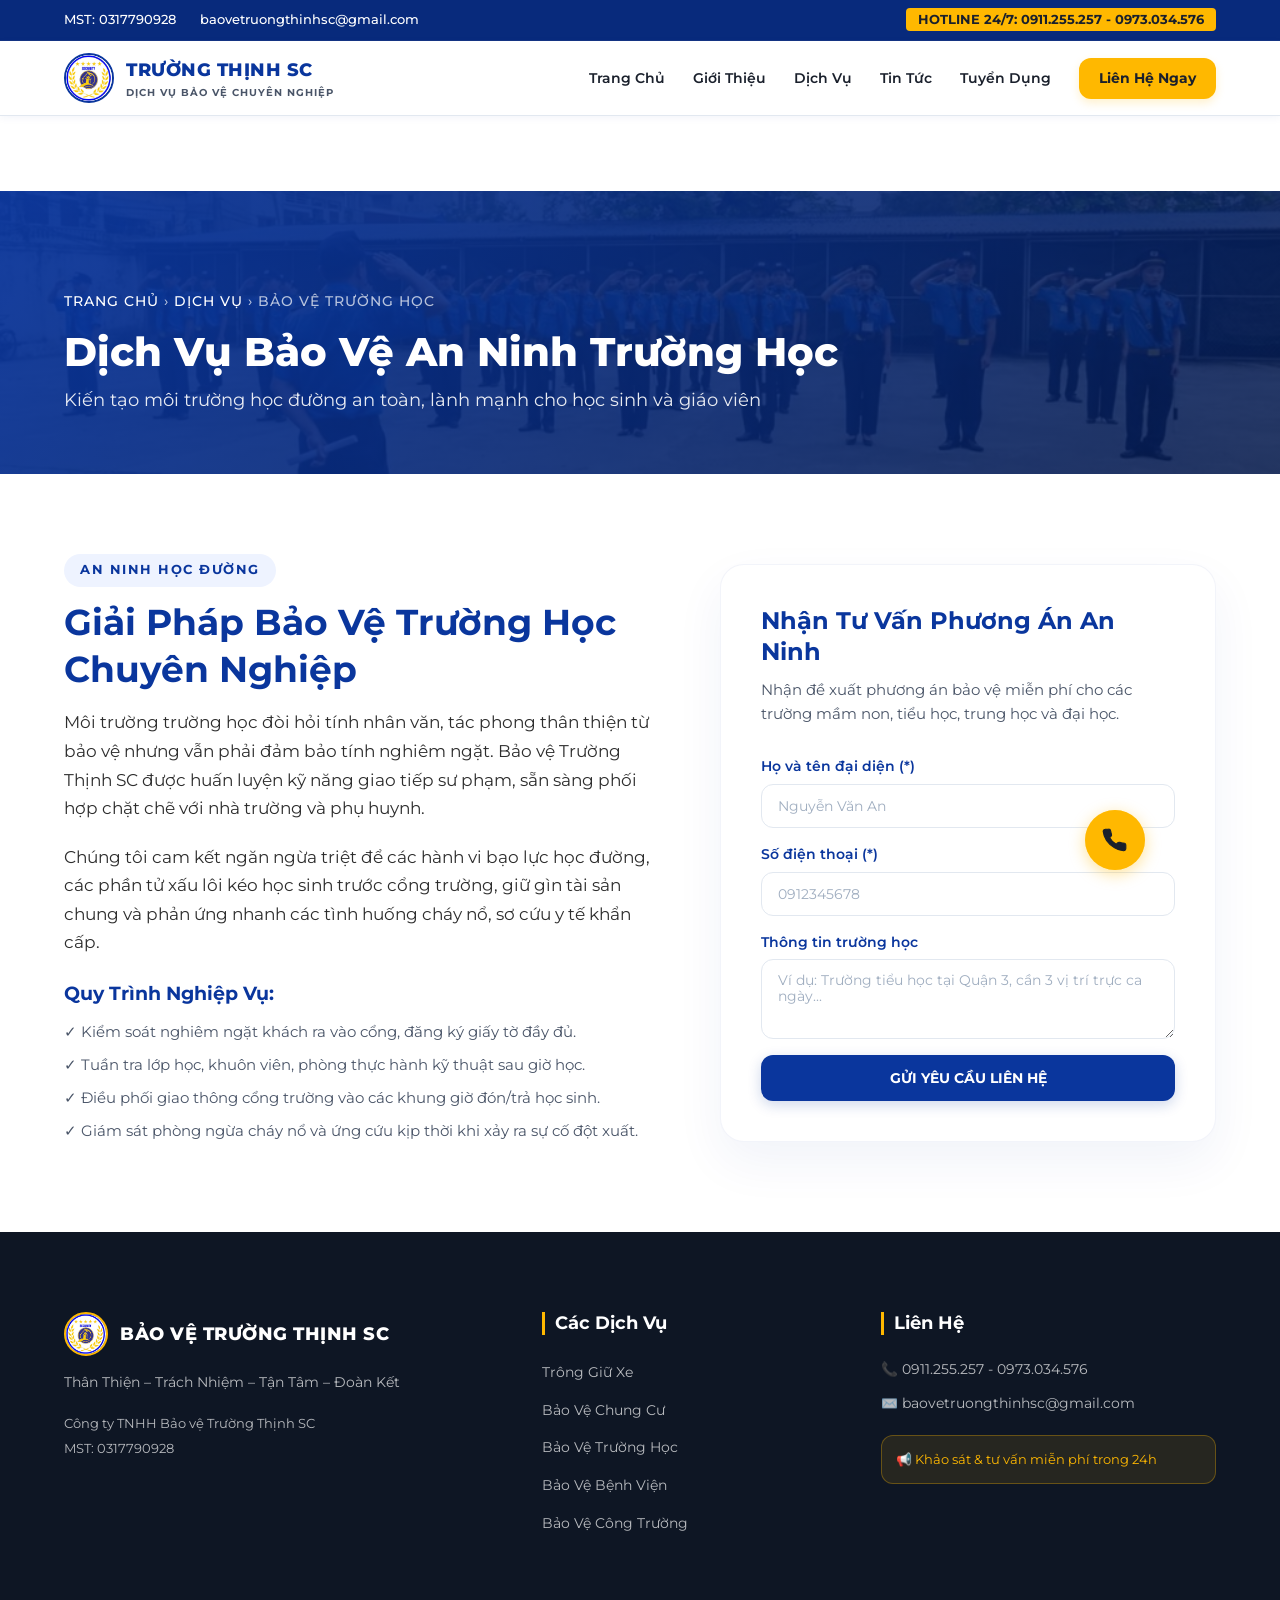
==== dich-vu-bao-ve-an-ninh-truong-hoc.html @ 5c1c1f95 "Initial commit of redesigned Truong Thinh SC website" ====
<!DOCTYPE html>
<html lang="vi">
<head>
    <meta charset="UTF-8">
    <meta name="viewport" content="width=device-width, initial-scale=1.0">
    <title>Dịch Vụ Bảo Vệ An Ninh Trường Học | Bảo Vệ Trường Thịnh SC</title>
    <meta name="description" content="Trường Thịnh SC cung cấp giải pháp bảo vệ an ninh học đường, kiểm soát vào ra cổng trường, ngăn chặn bạo lực học đường, mang lại sự an tâm tuyệt đối cho phụ huynh học sinh.">
    <link rel="preconnect" href="https://fonts.googleapis.com">
    <link rel="preconnect" href="https://fonts.gstatic.com" crossorigin>
    <link href="https://fonts.googleapis.com/css2?family=Montserrat:wght@300;400;500;600;700;800&display=swap" rel="stylesheet">
    <link rel="stylesheet" href="styles.css">
    <link rel="stylesheet" href="pages.css">
</head>
<body>
    <div class="top-info-bar">
        <div class="container top-info-container">
            <div class="top-info-left"><span>MST: 0317790928</span><span>baovetruongthinhsc@gmail.com</span></div>
            <div class="top-info-right"><span class="hotline-highlight">HOTLINE 24/7: 0911.255.257 - 0973.034.576</span></div>
        </div>
    </div>
    <header class="main-header" id="header">
        <div class="container header-container">
            <a href="index.html" class="logo">
                <img src="assets/logo.jpg" alt="Logo Trường Thịnh SC" class="logo-img">
                <div class="logo-text"><span class="brand-name">TRƯỜNG THỊNH SC</span><span class="brand-sub">DỊCH VỤ BẢO VỆ CHUYÊN NGHIỆP</span></div>
            </a>
            <nav class="nav-menu">
                <a href="index.html" class="nav-link">Trang Chủ</a>
                <a href="gioi-thieu.html" class="nav-link">Giới Thiệu</a>
                <a href="dich-vu.html" class="nav-link active">Dịch Vụ</a>
                <a href="tin-tuc.html" class="nav-link">Tin Tức</a>
                <a href="tuyen-dung.html" class="nav-link">Tuyển Dụng</a>
                <a href="lien-he.html" class="nav-btn">Liên Hệ Ngay</a>
            </nav>
            <button class="mobile-toggle" id="mobile-toggle-btn"><span></span><span></span><span></span></button>
        </div>
    </header>
    <div class="mobile-drawer" id="mobile-drawer">
        <nav class="mobile-nav">
            <a href="index.html" class="mobile-link">Trang Chủ</a>
            <a href="gioi-thieu.html" class="mobile-link">Giới Thiệu</a>
            <a href="dich-vu.html" class="mobile-link">Dịch Vụ</a>
            <a href="tin-tuc.html" class="mobile-link">Tin Tức</a>
            <a href="tuyen-dung.html" class="mobile-link">Tuyển Dụng</a>
            <a href="lien-he.html" class="mobile-btn">Liên Hệ Ngay</a>
        </nav>
    </div>

    <main>
        <div class="page-hero" style="background-image:url('assets/guards_courtyard.jpg')">
            <div class="page-hero-overlay"></div>
            <div class="container page-hero-content">
                <div class="breadcrumb"><a href="index.html">Trang Chủ</a> › <a href="dich-vu.html">Dịch Vụ</a> › Bảo vệ Trường Học</div>
                <h1>Dịch Vụ Bảo Vệ An Ninh Trường Học</h1>
                <p>Kiến tạo môi trường học đường an toàn, lành mạnh cho học sinh và giáo viên</p>
            </div>
        </div>

        <section class="section">
            <div class="container about-container">
                <div class="about-left">
                    <span class="section-tag">AN NINH HỌC ĐƯỜNG</span>
                    <h2 class="section-title">Giải Pháp Bảo Vệ Trường Học Chuyên Nghiệp</h2>
                    <p class="about-p">Môi trường trường học đòi hỏi tính nhân văn, tác phong thân thiện từ bảo vệ nhưng vẫn phải đảm bảo tính nghiêm ngặt. Bảo vệ Trường Thịnh SC được huấn luyện kỹ năng giao tiếp sư phạm, sẵn sàng phối hợp chặt chẽ với nhà trường và phụ huynh.</p>
                    <p class="about-p">Chúng tôi cam kết ngăn ngừa triệt để các hành vi bạo lực học đường, các phần tử xấu lôi kéo học sinh trước cổng trường, giữ gìn tài sản chung và phản ứng nhanh các tình huống cháy nổ, sơ cứu y tế khẩn cấp.</p>
                    
                    <h3 style="margin-top:25px;color:var(--color-primary);margin-bottom:15px;">Quy Trình Nghiệp Vụ:</h3>
                    <ul class="mv-list">
                        <li>✓ Kiểm soát nghiêm ngặt khách ra vào cổng, đăng ký giấy tờ đầy đủ.</li>
                        <li>✓ Tuần tra lớp học, khuôn viên, phòng thực hành kỹ thuật sau giờ học.</li>
                        <li>✓ Điều phối giao thông cổng trường vào các khung giờ đón/trả học sinh.</li>
                        <li>✓ Giám sát phòng ngừa cháy nổ và ứng cứu kịp thời khi xảy ra sự cố đột xuất.</li>
                    </ul>
                </div>
                <div class="about-right">
                    <div class="contact-form-card">
                        <h3>Nhận Tư Vấn Phương Án An Ninh</h3>
                        <p>Nhận đề xuất phương án bảo vệ miễn phí cho các trường mầm non, tiểu học, trung học và đại học.</p>
                        <form id="contact-form" action="lien-he.html" method="get">
                            <input type="hidden" name="service" value="truong-hoc">
                            <div class="form-group">
                                <label for="c-name">Họ và tên đại diện (*)</label>
                                <input type="text" id="c-name" required placeholder="Nguyễn Văn An">
                            </div>
                            <div class="form-group">
                                <label for="c-phone">Số điện thoại (*)</label>
                                <input type="tel" id="c-phone" required placeholder="0912345678">
                            </div>
                            <div class="form-group">
                                <label for="c-msg">Thông tin trường học</label>
                                <textarea id="c-msg" rows="3" placeholder="Ví dụ: Trường tiểu học tại Quận 3, cần 3 vị trí trực ca ngày..."></textarea>
                            </div>
                            <button type="submit" class="btn btn-submit-contact" style="width:100%;">GỬI YÊU CẦU LIÊN HỆ</button>
                        </form>
                    </div>
                </div>
            </div>
        </section>
    </main>

    <footer class="main-footer">
        <div class="container footer-container">
            <div class="footer-left">
                <div class="footer-brand"><img src="assets/logo.jpg" alt="Logo" class="footer-logo-img"><h4>BẢO VỆ TRƯỜNG THỊNH SC</h4></div>
                <p class="footer-desc">Thân Thiện – Trách Nhiệm – Tận Tâm – Đoàn Kết</p>
                <div class="footer-legal"><p>Công ty TNHH Bảo vệ Trường Thịnh SC</p><p>MST: 0317790928</p></div>
            </div>
            <div class="footer-center">
                <h4>Các Dịch Vụ</h4>
                <ul class="footer-links">
                    <li><a href="dich-vu-trong-giu-xe.html">Trông Giữ Xe</a></li>
                    <li><a href="dich-vu-bao-ve-an-ninh-toa-nha-chung-cu.html">Bảo Vệ Chung Cư</a></li>
                    <li><a href="dich-vu-bao-ve-an-ninh-truong-hoc.html">Bảo Vệ Trường Học</a></li>
                    <li><a href="dich-vu-bao-ve-benh-vien.html">Bảo Vệ Bệnh Viện</a></li>
                    <li><a href="dich-vu-bao-ve-cong-truong-xay-dung.html">Bảo Vệ Công Trường</a></li>
                </ul>
            </div>
            <div class="footer-right">
                <h4>Liên Hệ</h4>
                <p>📞 0911.255.257 - 0973.034.576</p>
                <p>✉️ baovetruongthinhsc@gmail.com</p>
                <div class="footer-alert-box">📢 Khảo sát & tư vấn miễn phí trong 24h</div>
            </div>
        </div>
    </footer>

    <a href="tel:0911255257" class="floating-hotline"><div class="phone-ring-wave"></div><div class="phone-icon-circle"><svg viewBox="0 0 24 24" fill="currentColor" class="floating-phone-svg"><path d="M22 16.92v3a2 2 0 0 1-2.18 2 19.79 19.79 0 0 1-8.63-3.07A19.5 19.5 0 0 1 4.13 12.5a19.79 19.79 0 0 1-3.07-8.67A2 2 0 0 1 3.04 2h3a2 2 0 0 1 2 1.72c.127.96.361 1.903.7 2.81a2 2 0 0 1-.45 2.11L7.09 9.91a16 16 0 0 0 6 6l1.27-1.27a2 2 0 0 1 2.11-.45c.907.339 1.85.573 2.81.7A2 2 0 0 1 22 16.92z"/></svg></div><span class="floating-phone-label">Gọi ngay</span></a>
    <script src="script.js"></script>
</body>
</html>
---- styles.css ----
/* Core Variables & Branding Design System */
:root {
    --color-primary: #0A369D; /* Deep Security Blue */
    --color-primary-hover: #082E88;
    --color-primary-light: #EEF3FF; /* Soft Blue-Gray background */
    --color-secondary: #FFB800; /* Golden Yellow Accent */
    --color-secondary-hover: #E0A200;
    --color-dark: #1A202C; /* Rich charcoal text */
    --color-gray: #4A5568; /* Light gray body text */
    --color-border: #E2E8F0; /* Clean border line */
    --color-white: #FFFFFF;
    
    --font-heading: 'Montserrat', sans-serif;
    --font-body: 'Montserrat', sans-serif; /* Keep same font family for consistency and premium clean look */
    
    --radius-sm: 6px;
    --radius-md: 12px;
    --radius-lg: 20px;
    --radius-full: 9999px;
    
    --shadow-sm: 0 2px 8px rgba(10, 54, 157, 0.05);
    --shadow-md: 0 10px 30px rgba(10, 54, 157, 0.08);
    --shadow-lg: 0 20px 40px rgba(10, 54, 157, 0.15);
    
    --transition-fast: 0.2s ease;
    --transition-normal: 0.3s cubic-bezier(0.4, 0, 0.2, 1);
    --transition-slow: 0.6s cubic-bezier(0.16, 1, 0.3, 1);
}

/* Reset & Global Rules */
* {
    margin: 0;
    padding: 0;
    box-sizing: border-box;
}

html {
    scroll-behavior: smooth;
    font-size: 16px;
}

body {
    background-color: var(--color-white);
    color: var(--color-dark);
    font-family: var(--font-body);
    line-height: 1.6;
    overflow-x: hidden;
    -webkit-font-smoothing: antialiased;
}

/* Scrollbar customization */
::-webkit-scrollbar {
    width: 8px;
}
::-webkit-scrollbar-track {
    background: #F1F5F9;
}
::-webkit-scrollbar-thumb {
    background: #CBD5E1;
    border-radius: var(--radius-full);
}
::-webkit-scrollbar-thumb:hover {
    background: var(--color-primary);
}

/* Typography & Global Components */
h1, h2, h3, h4, h5, h6 {
    font-family: var(--font-heading);
    font-weight: 700;
    line-height: 1.3;
}

a {
    color: inherit;
    text-decoration: none;
}

.container {
    max-width: 1200px;
    margin: 0 auto;
    padding: 0 24px;
}

.section {
    padding: 80px 0;
    position: relative;
}

.section-header {
    text-align: center;
    max-width: 700px;
    margin: 0 auto 50px auto;
}

.section-tag {
    display: inline-block;
    background-color: var(--color-primary-light);
    color: var(--color-primary);
    padding: 6px 16px;
    border-radius: var(--radius-full);
    font-size: 0.8rem;
    font-weight: 700;
    letter-spacing: 1.5px;
    margin-bottom: 12px;
}

.section-title {
    font-size: 2.25rem;
    margin-bottom: 16px;
    color: var(--color-primary);
}

.section-subtitle {
    color: var(--color-gray);
    font-size: 1rem;
}

/* Buttons */
.btn {
    display: inline-flex;
    align-items: center;
    justify-content: center;
    padding: 14px 28px;
    font-family: var(--font-heading);
    font-weight: 700;
    font-size: 0.9rem;
    border-radius: var(--radius-md);
    border: none;
    cursor: pointer;
    transition: all var(--transition-fast);
}

.btn-primary {
    background-color: var(--color-primary);
    color: var(--color-white);
    box-shadow: 0 4px 14px rgba(10, 54, 157, 0.2);
}
.btn-primary:hover {
    background-color: var(--color-primary-hover);
    transform: translateY(-2px);
}

.btn-secondary {
    background-color: var(--color-white);
    color: var(--color-primary);
    border: 2px solid var(--color-primary);
}
.btn-secondary:hover {
    background-color: var(--color-primary-light);
    transform: translateY(-2px);
}

.btn-call-now {
    background-color: var(--color-secondary);
    color: var(--color-dark);
    box-shadow: 0 4px 14px rgba(255, 184, 0, 0.3);
}
.btn-call-now:hover {
    background-color: var(--color-secondary-hover);
    transform: translateY(-2px);
}

/* Top Info Bar */
.top-info-bar {
    background-color: #082A7C;
    color: var(--color-white);
    font-size: 0.8rem;
    font-weight: 500;
    border-bottom: 1px solid rgba(255,255,255,0.05);
}

.top-info-container {
    display: flex;
    justify-content: space-between;
    align-items: center;
    padding: 10px 24px;
}

.top-info-left {
    display: flex;
    gap: 24px;
}

.top-info-left span {
    display: flex;
    align-items: center;
    gap: 6px;
}

.top-icon {
    width: 14px;
    height: 14px;
    opacity: 0.8;
}

.hotline-highlight {
    background-color: var(--color-secondary);
    color: var(--color-dark);
    font-weight: 700;
    padding: 4px 12px;
    border-radius: 4px;
}

/* Header Navigation */
.main-header {
    position: sticky;
    top: 0;
    left: 0;
    width: 100%;
    z-index: 1000;
    background-color: rgba(255, 255, 255, 0.95);
    backdrop-filter: blur(10px);
    border-bottom: 1px solid var(--color-border);
    box-shadow: var(--shadow-sm);
}

.header-container {
    display: flex;
    justify-content: space-between;
    align-items: center;
    padding: 12px 24px;
}

.logo {
    display: flex;
    align-items: center;
    gap: 12px;
}

.logo-img {
    width: 50px;
    height: 50px;
    border-radius: 50%;
    object-fit: cover;
    border: 2px solid var(--color-primary);
}

.logo-text {
    display: flex;
    flex-direction: column;
}

.brand-name {
    font-size: 1.15rem;
    font-weight: 800;
    color: var(--color-primary);
    letter-spacing: 0.5px;
}

.brand-sub {
    font-size: 0.65rem;
    font-weight: 700;
    color: var(--color-gray);
    letter-spacing: 1px;
}

.nav-menu {
    display: flex;
    align-items: center;
    gap: 28px;
}

.nav-link {
    font-size: 0.9rem;
    font-weight: 600;
    color: var(--color-dark);
    position: relative;
    padding: 6px 0;
    transition: color var(--transition-fast);
}

.nav-link:hover {
    color: var(--color-primary);
}

.nav-link::after {
    content: '';
    position: absolute;
    bottom: 0;
    left: 0;
    width: 0;
    height: 2px;
    background-color: var(--color-primary);
    transition: width var(--transition-fast);
}

.nav-link.active {
    color: var(--color-primary);
}

.nav-link.active::after {
    width: 100%;
}

/* Dropdown Menu Styles */
.nav-item {
    position: relative;
    list-style: none;
}

.dropdown-menu {
    position: absolute;
    top: 100%;
    left: 50%;
    transform: translateX(-50%) translateY(10px);
    background-color: #FFFFFF;
    box-shadow: 0 10px 30px rgba(10, 54, 157, 0.1);
    border-radius: var(--radius-md);
    padding: 10px 0;
    min-width: 280px;
    opacity: 0;
    visibility: hidden;
    transition: all var(--transition-normal);
    z-index: 100;
    border: 1px solid var(--color-border);
}

.dropdown-menu::before {
    content: '';
    position: absolute;
    bottom: 100%;
    left: 50%;
    transform: translateX(-50%);
    border-width: 8px;
    border-style: solid;
    border-color: transparent transparent #FFFFFF transparent;
}

.dropdown-menu li {
    list-style: none;
}

.dropdown-menu a {
    display: block;
    padding: 10px 20px;
    font-size: 0.85rem;
    font-weight: 600;
    color: var(--color-dark);
    transition: all var(--transition-fast);
}

.dropdown-menu a:hover {
    background-color: var(--color-primary-light);
    color: var(--color-primary);
    padding-left: 24px;
}

.dropdown:hover .dropdown-menu {
    opacity: 1;
    visibility: visible;
    transform: translateX(-50%) translateY(0);
}

.nav-btn {
    display: inline-flex;
    background-color: var(--color-secondary);
    color: var(--color-dark);
    font-weight: 700;
    padding: 10px 20px;
    border-radius: var(--radius-md);
    font-size: 0.85rem;
    box-shadow: 0 4px 10px rgba(255, 184, 0, 0.2);
    transition: all var(--transition-fast);
}

.nav-btn:hover {
    background-color: var(--color-secondary-hover);
    transform: translateY(-1px);
    box-shadow: 0 6px 14px rgba(255, 184, 0, 0.3);
}

/* Mobile Toggle */
.mobile-toggle {
    display: none;
    flex-direction: column;
    justify-content: space-between;
    width: 24px;
    height: 18px;
    background: transparent;
    border: none;
    cursor: pointer;
    z-index: 1001;
}

.mobile-toggle span {
    width: 100%;
    height: 2px;
    background-color: var(--color-primary);
    border-radius: 2px;
    transition: all var(--transition-fast);
}

/* Mobile Drawer */
.mobile-drawer {
    position: fixed;
    top: 0;
    right: -100%;
    width: 280px;
    height: 100vh;
    background-color: var(--color-white);
    box-shadow: -10px 0 30px rgba(0, 0, 0, 0.1);
    z-index: 999;
    padding: 100px 32px 32px 32px;
    transition: right var(--transition-normal);
}

.mobile-drawer.open {
    right: 0;
}

.mobile-nav {
    display: flex;
    flex-direction: column;
    gap: 24px;
}

.mobile-link {
    font-size: 1.1rem;
    font-weight: 700;
    color: var(--color-dark);
}

.mobile-link:hover {
    color: var(--color-primary);
}

.mobile-btn {
    text-align: center;
    background-color: var(--color-primary);
    color: var(--color-white);
    padding: 12px;
    border-radius: var(--radius-md);
    font-weight: 700;
}

/* Hero Section */
.hero-section {
    position: relative;
    padding: 100px 0;
    background-image: url('assets/guards_building.jpg');
    background-size: cover;
    background-position: center;
    display: flex;
    align-items: center;
    min-height: 80vh;
}

.hero-bg-overlay {
    position: absolute;
    top: 0;
    left: 0;
    width: 100%;
    height: 100%;
    background: linear-gradient(135deg, rgba(10, 54, 157, 0.95) 50%, rgba(10, 54, 157, 0.7) 100%);
    z-index: 1;
}

.hero-container {
    position: relative;
    z-index: 2;
    display: grid;
    grid-template-columns: 1.2fr 0.8fr;
    gap: 50px;
    align-items: center;
}

.hero-left-content {
    color: var(--color-white);
}

.hero-badge {
    display: inline-block;
    color: var(--color-secondary);
    font-weight: 700;
    font-size: 0.9rem;
    margin-bottom: 20px;
    letter-spacing: 1px;
}

.hero-title {
    font-size: 3.25rem;
    font-weight: 800;
    line-height: 1.2;
    margin-bottom: 24px;
    letter-spacing: -0.5px;
}

.hero-desc {
    font-size: 1.05rem;
    opacity: 0.9;
    margin-bottom: 30px;
    line-height: 1.6;
}

.hero-features {
    display: flex;
    flex-direction: column;
    gap: 12px;
    margin-bottom: 36px;
}

.feature-item {
    display: flex;
    align-items: center;
    gap: 10px;
    font-size: 0.95rem;
    font-weight: 500;
}

.check-icon {
    display: inline-flex;
    align-items: center;
    justify-content: center;
    width: 20px;
    height: 20px;
    border-radius: 50%;
    background-color: var(--color-secondary);
    color: var(--color-dark);
    font-size: 0.75rem;
    font-weight: 800;
}

.hero-actions {
    display: flex;
    gap: 16px;
    flex-wrap: wrap;
}

/* Consultation Form Card */
.hero-form-card {
    background-color: var(--color-white);
    border-radius: var(--radius-lg);
    padding: 36px;
    box-shadow: var(--shadow-lg);
    color: var(--color-dark);
}

.hero-form-card h3 {
    font-size: 1.4rem;
    color: var(--color-primary);
    margin-bottom: 10px;
    text-align: center;
}

.hero-form-card p {
    font-size: 0.85rem;
    color: var(--color-gray);
    text-align: center;
    margin-bottom: 24px;
    line-height: 1.4;
}

.form-group {
    margin-bottom: 16px;
    display: flex;
    flex-direction: column;
    gap: 6px;
}

.form-group label {
    font-size: 0.85rem;
    font-weight: 600;
    color: var(--color-primary);
}

.form-group input, 
.form-group select, 
.form-group textarea {
    width: 100%;
    padding: 12px 16px;
    border: 1.5px solid var(--color-border);
    border-radius: var(--radius-md);
    font-family: var(--font-body);
    font-size: 0.9rem;
    color: var(--color-dark);
    transition: all var(--transition-fast);
}

.form-group input:focus, 
.form-group select:focus, 
.form-group textarea:focus {
    outline: none;
    border-color: var(--color-primary);
    box-shadow: 0 0 0 3px rgba(10, 54, 157, 0.1);
}

.btn-submit-lead {
    width: 100%;
    background-color: var(--color-secondary);
    color: var(--color-dark);
    font-weight: 800;
    box-shadow: 0 4px 12px rgba(255, 184, 0, 0.3);
}
.btn-submit-lead:hover {
    background-color: var(--color-secondary-hover);
    transform: scale(1.02);
}

/* Core Values Section */
.values-section {
    background-color: var(--color-primary);
    padding: 40px 0;
    position: relative;
    z-index: 5;
    margin-top: -30px;
    border-radius: var(--radius-lg) var(--radius-lg) 0 0;
}

.values-grid {
    display: grid;
    grid-template-columns: repeat(auto-fit, minmax(220px, 1fr));
    gap: 24px;
}

.value-card {
    color: var(--color-white);
    text-align: center;
    padding: 20px;
    border-right: 1px solid rgba(255,255,255,0.1);
}

.value-card:last-child {
    border-right: none;
}

.value-icon-circle {
    font-size: 2.2rem;
    margin-bottom: 12px;
}

.value-card h4 {
    font-size: 1.15rem;
    font-weight: 700;
    color: var(--color-secondary);
    margin-bottom: 8px;
}

.value-card p {
    font-size: 0.85rem;
    opacity: 0.8;
}

/* About Section */
.about-container {
    display: grid;
    grid-template-columns: 1fr 1fr;
    gap: 50px;
    align-items: center;
}

.about-p {
    color: var(--color-gray);
    margin-bottom: 30px;
    font-size: 1rem;
}

.about-stats {
    display: flex;
    gap: 20px;
    margin-bottom: 20px;
}

.stat-box {
    flex: 1;
    background-color: var(--color-primary-light);
    border-radius: var(--radius-md);
    padding: 16px;
    text-align: center;
    border: 1px solid rgba(10, 54, 157, 0.05);
}

.stat-num {
    display: block;
    font-size: 1.8rem;
    font-weight: 800;
    color: var(--color-primary);
    margin-bottom: 4px;
}

.stat-label {
    font-size: 0.75rem;
    font-weight: 600;
    color: var(--color-gray);
}

.about-img-frame {
    position: relative;
    padding-bottom: 20px;
}

.about-img {
    width: 100%;
    border-radius: var(--radius-lg);
    box-shadow: var(--shadow-md);
    object-fit: cover;
    height: 380px;
}

.about-floating-badge {
    position: absolute;
    bottom: -10px;
    right: 20px;
    background-color: var(--color-primary);
    color: var(--color-white);
    padding: 20px;
    border-radius: var(--radius-md);
    box-shadow: var(--shadow-lg);
    max-width: 260px;
}

.about-floating-badge h5 {
    color: var(--color-secondary);
    font-size: 1rem;
    margin-bottom: 4px;
}

.about-floating-badge p {
    font-size: 0.75rem;
    opacity: 0.8;
}

/* Services Section */
.services-section {
    background-color: #F8FAFC;
}

.services-grid {
    display: grid;
    grid-template-columns: repeat(auto-fit, minmax(260px, 1fr));
    gap: 30px;
}

.service-card {
    background-color: var(--color-white);
    border: 1.5px solid var(--color-border);
    border-radius: var(--radius-lg);
    padding: 30px;
    box-shadow: var(--shadow-sm);
    transition: transform var(--transition-normal), border-color var(--transition-normal), box-shadow var(--transition-normal);
    display: flex;
    flex-direction: column;
}

.service-card:hover {
    transform: translateY(-5px);
    border-color: var(--color-primary);
    box-shadow: var(--shadow-md);
}

.service-icon {
    font-size: 2.5rem;
    margin-bottom: 20px;
}

.service-card h3 {
    font-size: 1.25rem;
    color: var(--color-primary);
    margin-bottom: 12px;
}

.service-card p {
    font-size: 0.85rem;
    color: var(--color-gray);
    line-height: 1.5;
    margin-bottom: 24px;
    flex-grow: 1;
}

.service-btn {
    font-weight: 700;
    font-size: 0.85rem;
    color: var(--color-primary);
    display: flex;
    align-items: center;
    gap: 6px;
    transition: color var(--transition-fast);
}

.service-btn:hover {
    color: var(--color-secondary-hover);
}

/* Interactive Calculator Section */
.calc-container {
    display: grid;
    grid-template-columns: 1fr 1fr;
    gap: 60px;
    align-items: center;
}

.calc-p {
    color: var(--color-gray);
    margin-bottom: 30px;
}

.calc-result-box {
    background-color: var(--color-primary-light);
    border-radius: var(--radius-lg);
    padding: 32px;
    border: 2px solid rgba(10, 54, 157, 0.08);
}

.calc-result-box h4 {
    font-size: 1.2rem;
    color: var(--color-primary);
    margin-bottom: 20px;
}

.result-row {
    display: flex;
    justify-content: space-between;
    font-size: 0.95rem;
    margin-bottom: 12px;
    align-items: center;
}

.security-level-badge {
    background-color: var(--color-primary);
    color: var(--color-white);
    padding: 4px 12px;
    border-radius: var(--radius-full);
    font-size: 0.8rem;
    font-weight: 700;
    text-transform: uppercase;
}

.security-level-badge.level-high {
    background-color: #EF4444;
}

.security-level-badge.level-mid {
    background-color: #F59E0B;
}

.calc-divider {
    border: none;
    border-top: 1px dashed rgba(10, 54, 157, 0.15);
    margin: 16px 0;
}

.total-cost-row {
    font-size: 1.1rem;
    color: var(--color-dark);
}

.total-cost-row strong {
    font-size: 1.3rem;
    color: var(--color-primary);
}

.btn-apply-calc {
    width: 100%;
    margin-top: 20px;
    background-color: var(--color-primary);
    color: var(--color-white);
    font-weight: 700;
    box-shadow: 0 4px 10px rgba(10, 54, 157, 0.2);
}
.btn-apply-calc:hover {
    background-color: var(--color-primary-hover);
}

.calc-card {
    background-color: var(--color-white);
    border-radius: var(--radius-lg);
    padding: 40px;
    box-shadow: var(--shadow-md);
    border: 1px solid var(--color-border);
}

.calc-card h3 {
    font-size: 1.4rem;
    color: var(--color-primary);
    margin-bottom: 24px;
    text-align: center;
}

.radio-group {
    display: flex;
    flex-direction: column;
    gap: 10px;
    margin-top: 6px;
}

.radio-label {
    display: flex;
    align-items: center;
    gap: 8px;
    font-size: 0.9rem;
    cursor: pointer;
    font-weight: 500;
}

.input-helper {
    font-size: 0.75rem;
    color: var(--color-gray);
    margin-top: -2px;
}

/* Gallery Section */
.gallery-section {
    background-color: #F8FAFC;
}

.gallery-grid {
    display: grid;
    grid-template-columns: repeat(auto-fit, minmax(260px, 1fr));
    gap: 24px;
}

.gallery-item {
    position: relative;
    border-radius: var(--radius-md);
    overflow: hidden;
    height: 250px;
    box-shadow: var(--shadow-sm);
    cursor: pointer;
}

.gallery-img {
    width: 100%;
    height: 100%;
    object-fit: cover;
    transition: transform var(--transition-slow);
}

.gallery-item:hover .gallery-img {
    transform: scale(1.05);
}

.gallery-hover-overlay {
    position: absolute;
    top: 0;
    left: 0;
    width: 100%;
    height: 100%;
    background-color: rgba(10, 54, 157, 0.85);
    display: flex;
    align-items: center;
    justify-content: center;
    color: var(--color-white);
    opacity: 0;
    transition: opacity var(--transition-normal);
    font-weight: 700;
    font-size: 0.95rem;
}

.gallery-item:hover .gallery-hover-overlay {
    opacity: 1;
}

/* Lightbox Modal */
.lightbox {
    position: fixed;
    top: 0;
    left: 0;
    width: 100%;
    height: 100%;
    z-index: 1100;
    display: flex;
    align-items: center;
    justify-content: center;
    opacity: 0;
    pointer-events: none;
    transition: opacity var(--transition-normal);
}

.lightbox.open {
    opacity: 1;
    pointer-events: auto;
}

.lightbox-backdrop {
    position: absolute;
    top: 0;
    left: 0;
    width: 100%;
    height: 100%;
    background-color: rgba(0, 0, 0, 0.8);
    backdrop-filter: blur(5px);
}

.lightbox-content {
    position: relative;
    z-index: 2;
    max-width: 80%;
    max-height: 80%;
    display: flex;
    flex-direction: column;
    align-items: center;
}

.lightbox-content img {
    max-width: 100%;
    max-height: 70vh;
    border-radius: var(--radius-sm);
    box-shadow: 0 10px 40px rgba(0,0,0,0.5);
    object-fit: contain;
}

.lightbox-caption {
    color: var(--color-white);
    margin-top: 16px;
    font-size: 0.95rem;
    font-weight: 600;
    text-align: center;
}

.lightbox-close {
    position: absolute;
    top: -40px;
    right: 0;
    background: transparent;
    border: none;
    color: var(--color-white);
    font-size: 2rem;
    cursor: pointer;
}

/* Contact Section */
.contact-container {
    display: grid;
    grid-template-columns: 1fr 1fr;
    gap: 60px;
    align-items: start;
}

.contact-p {
    color: var(--color-gray);
    margin-bottom: 30px;
}

.contact-details {
    display: flex;
    flex-direction: column;
    gap: 24px;
}

.contact-item {
    display: flex;
    gap: 16px;
    align-items: flex-start;
}

.contact-icon {
    font-size: 1.8rem;
}

.contact-item h5 {
    font-size: 1rem;
    color: var(--color-primary);
    margin-bottom: 4px;
}

.contact-item p {
    font-size: 0.9rem;
    color: var(--color-gray);
}

.contact-form-card {
    background-color: var(--color-white);
    border: 1.5px solid var(--color-border);
    border-radius: var(--radius-lg);
    padding: 40px;
    box-shadow: var(--shadow-md);
}

.contact-form-card h3 {
    font-size: 1.4rem;
    color: var(--color-primary);
    margin-bottom: 8px;
}

.contact-form-card p {
    font-size: 0.85rem;
    color: var(--color-gray);
    margin-bottom: 24px;
}

.form-row {
    display: grid;
    grid-template-columns: 1fr 1fr;
    gap: 16px;
}

.btn-submit-contact {
    width: 100%;
    background-color: var(--color-primary);
    color: var(--color-white);
    font-weight: 700;
    box-shadow: 0 4px 14px rgba(10, 54, 157, 0.2);
}
.btn-submit-contact:hover {
    background-color: var(--color-primary-hover);
}

/* Success Modal */
.success-modal {
    position: fixed;
    top: 0;
    left: 0;
    width: 100%;
    height: 100%;
    z-index: 1200;
    display: flex;
    align-items: center;
    justify-content: center;
    opacity: 0;
    pointer-events: none;
    transition: opacity var(--transition-normal);
}

.success-modal.open {
    opacity: 1;
    pointer-events: auto;
}

.success-backdrop {
    position: absolute;
    top: 0;
    left: 0;
    width: 100%;
    height: 100%;
    background-color: rgba(0, 0, 0, 0.6);
    backdrop-filter: blur(4px);
}

.success-content {
    position: relative;
    z-index: 2;
    background-color: var(--color-white);
    border-radius: var(--radius-lg);
    padding: 40px;
    width: 90%;
    max-width: 450px;
    text-align: center;
    box-shadow: var(--shadow-lg);
    transform: scale(0.9);
    transition: transform var(--transition-normal);
}

.success-modal.open .success-content {
    transform: scale(1);
}

.success-icon {
    width: 60px;
    height: 60px;
    border-radius: 50%;
    background-color: #DEF7EC;
    color: #0E9F6E;
    display: inline-flex;
    align-items: center;
    justify-content: center;
    font-size: 1.8rem;
    font-weight: 800;
    margin-bottom: 20px;
}

.success-content h3 {
    font-size: 1.4rem;
    color: var(--color-primary);
    margin-bottom: 12px;
}

.success-content p {
    font-size: 0.9rem;
    color: var(--color-gray);
    margin-bottom: 24px;
    line-height: 1.5;
}

.btn-success-close {
    background-color: var(--color-primary);
    color: var(--color-white);
    width: 100%;
    font-weight: 700;
}

/* Footer Section */
.main-footer {
    background-color: #0E1624;
    color: var(--color-white);
    padding: 80px 0 24px 0;
}

.footer-container {
    display: grid;
    grid-template-columns: 1.5fr 1fr 1.2fr;
    gap: 60px;
    margin-bottom: 50px;
}

.footer-brand {
    display: flex;
    align-items: center;
    gap: 12px;
    margin-bottom: 16px;
}

.footer-logo-img {
    width: 44px;
    height: 44px;
    border-radius: 50%;
    border: 2px solid var(--color-secondary);
}

.footer-brand h4 {
    font-size: 1.15rem;
    font-weight: 800;
    color: var(--color-white);
    letter-spacing: 0.5px;
}

.footer-desc {
    font-size: 0.85rem;
    opacity: 0.7;
    margin-bottom: 20px;
    line-height: 1.6;
}

.footer-legal p {
    font-size: 0.8rem;
    opacity: 0.7;
    margin-bottom: 4px;
}

.footer-center h4, 
.footer-right h4 {
    font-size: 1.1rem;
    margin-bottom: 24px;
    border-left: 3px solid var(--color-secondary);
    padding-left: 10px;
}

.footer-links {
    list-style: none;
}

.footer-links li {
    margin-bottom: 12px;
}

.footer-links a {
    font-size: 0.85rem;
    opacity: 0.7;
    transition: color var(--transition-fast), opacity var(--transition-fast);
}

.footer-links a:hover {
    color: var(--color-secondary);
    opacity: 1;
}

.footer-right p {
    font-size: 0.85rem;
    opacity: 0.7;
    margin-bottom: 12px;
}

.footer-alert-box {
    background-color: rgba(255, 184, 0, 0.1);
    border: 1px solid rgba(255, 184, 0, 0.3);
    padding: 14px;
    border-radius: var(--radius-md);
    font-size: 0.8rem;
    color: var(--color-secondary);
    margin-top: 20px;
    line-height: 1.5;
}

.footer-bottom {
    border-top: 1px solid rgba(255,255,255,0.05);
    padding-top: 24px;
    text-align: center;
    font-size: 0.75rem;
    opacity: 0.5;
}

/* Floating Hotline */
.floating-hotline {
    position: fixed;
    bottom: 30px;
    right: 30px;
    z-index: 999;
    display: flex;
    align-items: center;
    gap: 12px;
    cursor: pointer;
}

.phone-ring-wave {
    position: absolute;
    top: 0;
    left: 0;
    width: 60px;
    height: 60px;
    background-color: var(--color-secondary);
    border-radius: 50%;
    opacity: 0.3;
    animation: ringWave 1.8s infinite ease-out;
}

.phone-icon-circle {
    position: relative;
    width: 60px;
    height: 60px;
    border-radius: 50%;
    background-color: var(--color-secondary);
    color: var(--color-dark);
    display: flex;
    align-items: center;
    justify-content: center;
    box-shadow: 0 4px 16px rgba(255, 184, 0, 0.4);
    transition: transform var(--transition-fast);
}

.floating-phone-svg {
    width: 26px;
    height: 26px;
    stroke: var(--color-dark);
    fill: var(--color-dark);
}

.floating-phone-label {
    background-color: var(--color-primary);
    color: var(--color-white);
    padding: 8px 16px;
    border-radius: var(--radius-full);
    font-size: 0.8rem;
    font-weight: 700;
    box-shadow: var(--shadow-md);
    white-space: nowrap;
    opacity: 0;
    transform: translateX(10px);
    transition: opacity var(--transition-fast), transform var(--transition-fast);
    pointer-events: none;
}

.floating-hotline:hover .floating-phone-label {
    opacity: 1;
    transform: translateX(0);
}

.floating-hotline:hover .phone-icon-circle {
    transform: scale(1.05);
}

@keyframes ringWave {
    0% { transform: scale(1); opacity: 0.4; }
    100% { transform: scale(1.6); opacity: 0; }
}

/* Responsiveness overrides */
@media (max-width: 1024px) {
    .hero-container {
        grid-template-columns: 1fr;
        gap: 40px;
    }
    .about-container, 
    .calc-container, 
    .contact-container {
        grid-template-columns: 1fr;
        gap: 40px;
    }
    .footer-container {
        grid-template-columns: 1fr 1fr;
        gap: 40px;
    }
}

@media (max-width: 768px) {
    html {
        font-size: 15px;
    }
    .main-header .nav-menu {
        display: none;
    }
    .mobile-toggle {
        display: flex;
    }
    .top-info-left {
        display: none;
    }
    .top-info-container {
        justify-content: center;
    }
    .value-card {
        border-right: none;
        border-bottom: 1px solid rgba(255,255,255,0.1);
        padding-bottom: 24px;
    }
    .value-card:last-child {
        border-bottom: none;
    }
    .footer-container {
        grid-template-columns: 1fr;
    }
    .form-row {
        grid-template-columns: 1fr;
    }
}

/* ==========================================
   SCROLL REVEAL ANIMATION
   ========================================== */
.reveal {
    opacity: 0;
    transform: translateY(28px);
    transition: opacity 0.5s cubic-bezier(0.4, 0, 0.2, 1), transform 0.5s cubic-bezier(0.4, 0, 0.2, 1);
}

.reveal.visible {
    opacity: 1;
    transform: translateY(0);
}

/* ==========================================
   FORM SHAKE ERROR ANIMATION
   ========================================== */
@keyframes shake {
    0%, 100% { transform: translateX(0); }
    20% { transform: translateX(-8px); }
    40% { transform: translateX(8px); }
    60% { transform: translateX(-5px); }
    80% { transform: translateX(5px); }
}

.shake-error {
    animation: shake 0.5s ease;
}

/* Extra focus/input polish */
.form-group input::placeholder,
.form-group textarea::placeholder {
    color: #A0AEC0;
    font-size: 0.85rem;
}

.form-group select {
    cursor: pointer;
    appearance: none;
    -webkit-appearance: none;
    background-image: url("data:image/svg+xml,%3Csvg xmlns='http://www.w3.org/2000/svg' width='12' height='12' viewBox='0 0 24 24' fill='none' stroke='%234A5568' stroke-width='2'%3E%3Cpolyline points='6 9 12 15 18 9'/%3E%3C/svg%3E");
    background-repeat: no-repeat;
    background-position: right 16px center;
    background-size: 14px;
    padding-right: 40px;
}
---- pages.css ----
/* ==========================================
   PAGES.CSS - INNER PAGES STYLING
   ========================================== */

/* Page Hero Header */
.page-hero {
    position: relative;
    padding: 100px 0 60px;
    background-size: cover;
    background-position: center;
    background-repeat: no-repeat;
    color: #FFFFFF;
    text-align: left;
    margin-top: 75px; /* Offset sticky header */
}

.page-hero-overlay {
    position: absolute;
    top: 0;
    left: 0;
    width: 100%;
    height: 100%;
    background: linear-gradient(135deg, rgba(10, 54, 157, 0.95) 0%, rgba(5, 27, 79, 0.85) 100%);
    z-index: 1;
}

.page-hero-content {
    position: relative;
    z-index: 2;
}

.breadcrumb {
    font-size: 0.85rem;
    font-weight: 500;
    color: rgba(255, 255, 255, 0.7);
    margin-bottom: 15px;
    text-transform: uppercase;
    letter-spacing: 1px;
}

.breadcrumb a {
    color: #FFFFFF;
    text-decoration: none;
    transition: color 0.3s ease;
}

.breadcrumb a:hover {
    color: var(--color-secondary, #FFB800);
}

.page-hero h1 {
    font-size: 2.5rem;
    font-weight: 800;
    margin-bottom: 10px;
    color: #FFFFFF;
    line-height: 1.2;
}

.page-hero p {
    font-size: 1.1rem;
    color: rgba(255, 255, 255, 0.9);
    font-weight: 400;
    max-width: 700px;
}

/* About Us Layouts */
.about-container {
    display: grid;
    grid-template-columns: 1.1fr 0.9fr;
    gap: 50px;
    align-items: center;
}

.about-p {
    font-size: 1.05rem;
    line-height: 1.7;
    color: var(--color-text, #2D2D2D);
    margin-bottom: 20px;
}

.about-stats {
    display: grid;
    grid-template-columns: repeat(3, 1fr);
    gap: 20px;
    margin-top: 35px;
}

.about-stats .stat-box {
    background: #FFFFFF;
    padding: 20px;
    border-radius: 12px;
    box-shadow: 0 10px 30px rgba(10, 54, 157, 0.05);
    text-align: center;
    border: 1px solid rgba(10, 54, 157, 0.05);
}

.about-stats .stat-num {
    font-size: 2rem;
    font-weight: 800;
    color: var(--color-primary, #0A369D);
    display: block;
    margin-bottom: 5px;
}

.about-stats .stat-label {
    font-size: 0.85rem;
    font-weight: 600;
    color: var(--color-gray, #718096);
    text-transform: uppercase;
}

.about-img-frame {
    position: relative;
    border-radius: 20px;
    overflow: hidden;
    box-shadow: 0 20px 40px rgba(0, 0, 0, 0.15);
}

.about-img {
    width: 100%;
    height: auto;
    display: block;
    transition: transform 0.5s ease;
}

.about-img-frame:hover .about-img {
    transform: scale(1.05);
}

.about-floating-badge {
    position: absolute;
    bottom: 25px;
    left: 25px;
    right: 25px;
    background: rgba(10, 54, 157, 0.95);
    backdrop-filter: blur(8px);
    padding: 20px;
    border-radius: 12px;
    color: #FFFFFF;
    border-left: 5px solid var(--color-secondary, #FFB800);
}

.about-floating-badge h5 {
    font-size: 1.1rem;
    font-weight: 700;
    margin-bottom: 5px;
    letter-spacing: 0.5px;
}

.about-floating-badge p {
    font-size: 0.85rem;
    opacity: 0.9;
    margin: 0;
}

/* Mission & Vision Cards */
.mv-grid {
    display: grid;
    grid-template-columns: repeat(3, 1fr);
    gap: 30px;
    margin-top: 40px;
}

.mv-card {
    background: #FFFFFF;
    border-radius: 16px;
    padding: 40px 30px;
    box-shadow: 0 10px 30px rgba(10, 54, 157, 0.04);
    border: 1px solid rgba(10, 54, 157, 0.05);
    transition: all 0.3s ease;
}

.mv-card:hover {
    transform: translateY(-5px);
    box-shadow: 0 15px 35px rgba(10, 54, 157, 0.08);
}

.mv-icon {
    font-size: 2.5rem;
    margin-bottom: 20px;
    display: inline-block;
}

.mv-card h3 {
    font-size: 1.4rem;
    font-weight: 700;
    color: var(--color-primary, #0A369D);
    margin-bottom: 15px;
}

.mv-card p {
    font-size: 0.95rem;
    line-height: 1.6;
    color: var(--color-gray, #718096);
}

.mv-list {
    list-style: none;
    padding: 0;
    margin: 0;
}

.mv-list li {
    font-size: 0.95rem;
    color: var(--color-gray, #718096);
    margin-bottom: 10px;
    line-height: 1.5;
}

/* Why Us Grid */
.why-grid {
    display: grid;
    grid-template-columns: repeat(3, 1fr);
    gap: 30px;
    margin-top: 40px;
}

.why-card {
    background: #FFFFFF;
    padding: 30px;
    border-radius: 16px;
    border-top: 4px solid var(--color-primary, #0A369D);
    box-shadow: 0 10px 30px rgba(10, 54, 157, 0.03);
    transition: all 0.3s ease;
}

.why-card:hover {
    transform: translateY(-5px);
    box-shadow: 0 15px 35px rgba(10, 54, 157, 0.08);
}

.why-num {
    font-size: 2.5rem;
    font-weight: 800;
    color: rgba(10, 54, 157, 0.1);
    margin-bottom: 15px;
    line-height: 1;
}

.why-card h4 {
    font-size: 1.15rem;
    font-weight: 700;
    color: var(--color-primary, #0A369D);
    margin-bottom: 12px;
    line-height: 1.4;
}

.why-card p {
    font-size: 0.95rem;
    line-height: 1.6;
    color: var(--color-gray, #718096);
}

/* Service Detail Page Layout */
.service-detail-list {
    display: flex;
    flex-direction: column;
    gap: 60px;
    margin-top: 40px;
}

.service-detail-card {
    display: grid;
    grid-template-columns: 80px 1.2fr 0.8fr;
    gap: 40px;
    background: #FFFFFF;
    padding: 40px;
    border-radius: 20px;
    box-shadow: 0 15px 35px rgba(10, 54, 157, 0.04);
    border: 1px solid rgba(10, 54, 157, 0.05);
    align-items: center;
}

.service-detail-card--reverse {
    grid-template-columns: 80px 0.8fr 1.2fr;
}

.service-detail-card--reverse .sdc-body {
    order: 2;
}

.service-detail-card--reverse .sdc-img-col {
    order: 1;
}

.sdc-icon {
    font-size: 3rem;
    width: 80px;
    height: 80px;
    background: #EEF3FF;
    border-radius: 16px;
    display: flex;
    align-items: center;
    justify-content: center;
}

.sdc-body h3 {
    font-size: 1.6rem;
    font-weight: 700;
    color: var(--color-primary, #0A369D);
    margin-bottom: 15px;
}

.sdc-body p {
    font-size: 1rem;
    line-height: 1.6;
    color: var(--color-text, #2D2D2D);
    margin-bottom: 20px;
}

.sdc-features {
    display: grid;
    grid-template-columns: repeat(2, 1fr);
    gap: 12px;
    margin-bottom: 25px;
}

.sdc-feature {
    font-size: 0.9rem;
    font-weight: 600;
    color: var(--color-primary, #0A369D);
    display: flex;
    align-items: center;
    gap: 8px;
}

.sdc-img-col {
    border-radius: 12px;
    overflow: hidden;
    box-shadow: 0 10px 25px rgba(0, 0, 0, 0.08);
}

.sdc-img {
    width: 100%;
    height: 250px;
    object-fit: cover;
    display: block;
}

/* Contact Page Layout */
.contact-page-grid {
    display: grid;
    grid-template-columns: 0.9fr 1.1fr;
    gap: 50px;
}

.contact-info-cards {
    display: flex;
    flex-direction: column;
    gap: 20px;
}

.contact-info-card {
    display: flex;
    gap: 20px;
    background: #FFFFFF;
    padding: 24px;
    border-radius: 16px;
    box-shadow: 0 10px 30px rgba(10, 54, 157, 0.03);
    border: 1px solid rgba(10, 54, 157, 0.05);
    text-decoration: none;
    color: inherit;
    transition: all 0.3s ease;
}

.contact-info-card:hover {
    transform: translateY(-3px);
    box-shadow: 0 15px 35px rgba(10, 54, 157, 0.06);
}

.contact-info-card--phone {
    border-left: 5px solid var(--color-secondary, #FFB800);
}

.cic-icon {
    font-size: 2rem;
    width: 50px;
    height: 50px;
    background: #EEF3FF;
    border-radius: 12px;
    display: flex;
    align-items: center;
    justify-content: center;
    color: var(--color-primary, #0A369D);
    flex-shrink: 0;
}

.cic-body {
    display: flex;
    flex-direction: column;
    gap: 5px;
}

.cic-label {
    font-size: 0.8rem;
    font-weight: 700;
    color: var(--color-gray, #718096);
    text-transform: uppercase;
    letter-spacing: 0.5px;
}

.cic-value {
    font-size: 1.15rem;
    font-weight: 700;
    color: var(--color-primary, #0A369D);
}

.cic-note {
    font-size: 0.8rem;
    color: var(--color-gray, #718096);
}

.process-steps {
    margin-top: 45px;
    padding-top: 35px;
    border-top: 1px solid #E2E8F0;
}

.process-step {
    display: flex;
    gap: 20px;
    margin-bottom: 25px;
}

.ps-num {
    width: 36px;
    height: 36px;
    background: var(--color-primary, #0A369D);
    color: #FFFFFF;
    border-radius: 50%;
    display: flex;
    align-items: center;
    justify-content: center;
    font-weight: 800;
    flex-shrink: 0;
    box-shadow: 0 4px 10px rgba(10, 54, 157, 0.2);
}

.process-step h4 {
    font-size: 1.05rem;
    font-weight: 700;
    color: var(--color-primary, #0A369D);
    margin-bottom: 5px;
}

.process-step p {
    font-size: 0.9rem;
    color: var(--color-gray, #718096);
    line-height: 1.4;
}

.contact-form-card {
    background: #FFFFFF;
    padding: 40px;
    border-radius: 24px;
    box-shadow: 0 20px 50px rgba(10, 54, 157, 0.06);
    border: 1px solid rgba(10, 54, 157, 0.05);
}

.contact-form-card h3 {
    font-size: 1.5rem;
    font-weight: 700;
    color: var(--color-primary, #0A369D);
    margin-bottom: 10px;
}

.contact-form-card p {
    font-size: 0.95rem;
    color: var(--color-gray, #718096);
    margin-bottom: 30px;
}

.map-section {
    position: relative;
    margin-top: 60px;
}

.map-label {
    position: absolute;
    top: 20px;
    left: 50%;
    transform: translateX(-50%);
    background: rgba(10, 54, 157, 0.95);
    backdrop-filter: blur(8px);
    color: #FFFFFF;
    padding: 12px 24px;
    border-radius: 30px;
    font-weight: 600;
    font-size: 0.9rem;
    box-shadow: 0 10px 25px rgba(0, 0, 0, 0.15);
    z-index: 5;
    pointer-events: none;
    white-space: nowrap;
}

/* News / Blog layout */
.news-grid {
    display: grid;
    grid-template-columns: repeat(3, 1fr);
    gap: 30px;
    margin-top: 40px;
}

.news-card {
    background: #FFFFFF;
    border-radius: 16px;
    overflow: hidden;
    box-shadow: 0 10px 30px rgba(10, 54, 157, 0.03);
    border: 1px solid rgba(10, 54, 157, 0.05);
    transition: all 0.3s ease;
    display: flex;
    flex-direction: column;
}

.news-card:hover {
    transform: translateY(-5px);
    box-shadow: 0 15px 35px rgba(10, 54, 157, 0.08);
}

.news-img-col {
    position: relative;
    overflow: hidden;
}

.news-img {
    width: 100%;
    height: 200px;
    object-fit: cover;
    display: block;
    transition: transform 0.5s ease;
}

.news-card:hover .news-img {
    transform: scale(1.05);
}

.news-tag {
    position: absolute;
    top: 15px;
    left: 15px;
    background: var(--color-secondary, #FFB800);
    color: var(--color-primary, #0A369D);
    padding: 5px 12px;
    border-radius: 30px;
    font-size: 0.75rem;
    font-weight: 700;
    text-transform: uppercase;
}

.news-body {
    padding: 25px;
    display: flex;
    flex-direction: column;
    flex-grow: 1;
}

.news-meta {
    font-size: 0.8rem;
    color: var(--color-gray, #718096);
    margin-bottom: 10px;
}

.news-body h3 {
    font-size: 1.2rem;
    font-weight: 700;
    color: var(--color-primary, #0A369D);
    margin-bottom: 12px;
    line-height: 1.4;
}

.news-body h3 a {
    color: inherit;
    text-decoration: none;
}

.news-body h3 a:hover {
    color: var(--color-secondary, #FFB800);
}

.news-body p {
    font-size: 0.9rem;
    line-height: 1.5;
    color: var(--color-gray, #718096);
    margin-bottom: 20px;
}

.news-readmore {
    font-size: 0.9rem;
    font-weight: 700;
    color: var(--color-primary, #0A369D);
    text-decoration: none;
    margin-top: auto;
    display: flex;
    align-items: center;
    gap: 5px;
    transition: gap 0.3s ease;
}

.news-readmore:hover {
    gap: 10px;
}

/* Recruitment Jobs layout */
.job-list {
    display: flex;
    flex-direction: column;
    gap: 25px;
    margin-top: 40px;
}

.job-card {
    background: #FFFFFF;
    border-radius: 16px;
    padding: 30px;
    box-shadow: 0 10px 30px rgba(10, 54, 157, 0.03);
    border: 1px solid rgba(10, 54, 157, 0.05);
    display: flex;
    justify-content: space-between;
    align-items: center;
    gap: 30px;
    transition: all 0.3s ease;
}

.job-card:hover {
    transform: translateY(-3px);
    box-shadow: 0 15px 35px rgba(10, 54, 157, 0.06);
    border-left: 5px solid var(--color-primary, #0A369D);
}

.job-info h3 {
    font-size: 1.3rem;
    font-weight: 700;
    color: var(--color-primary, #0A369D);
    margin-bottom: 10px;
}

.job-meta {
    display: flex;
    gap: 20px;
    margin-bottom: 15px;
}

.job-meta span {
    font-size: 0.85rem;
    color: var(--color-gray, #718096);
    font-weight: 600;
    background: #EEF3FF;
    padding: 4px 12px;
    border-radius: 30px;
}

.job-meta span.job-salary {
    background: #FFF9E6;
    color: #B7791F;
}

.job-desc {
    font-size: 0.95rem;
    color: var(--color-gray, #718096);
    line-height: 1.5;
}

.job-actions {
    flex-shrink: 0;
}

.btn-job-apply {
    background: var(--color-primary, #0A369D);
    color: #FFFFFF;
    padding: 12px 24px;
    border-radius: 8px;
    font-weight: 700;
    text-decoration: none;
    font-size: 0.9rem;
    transition: all 0.3s ease;
    display: inline-block;
    border: none;
    cursor: pointer;
}

.btn-job-apply:hover {
    background: var(--color-primary-hover, #082E88);
    transform: translateY(-2px);
    box-shadow: 0 5px 15px rgba(10, 54, 157, 0.2);
}

/* Inner Page responsiveness */
@media (max-width: 992px) {
    .about-container,
    .contact-page-grid {
        grid-template-columns: 1fr;
        gap: 40px;
    }
    
    .mv-grid,
    .why-grid,
    .news-grid {
        grid-template-columns: repeat(2, 1fr);
    }
    
    .service-detail-card,
    .service-detail-card--reverse {
        grid-template-columns: 1fr;
        gap: 20px;
        padding: 30px;
    }
    
    .service-detail-card--reverse .sdc-body,
    .service-detail-card--reverse .sdc-img-col {
        order: unset;
    }
    
    .sdc-img-col {
        margin-top: 15px;
    }
}

@media (max-width: 768px) {
    .page-hero {
        padding: 80px 0 45px;
    }
    
    .page-hero h1 {
        font-size: 2rem;
    }
    
    .mv-grid,
    .why-grid,
    .news-grid {
        grid-template-columns: 1fr;
    }
    
    .about-stats {
        grid-template-columns: 1fr;
        gap: 15px;
    }
    
    .job-card {
        flex-direction: column;
        align-items: flex-start;
        gap: 20px;
    }
    
    .sdc-features {
        grid-template-columns: 1fr;
    }
}
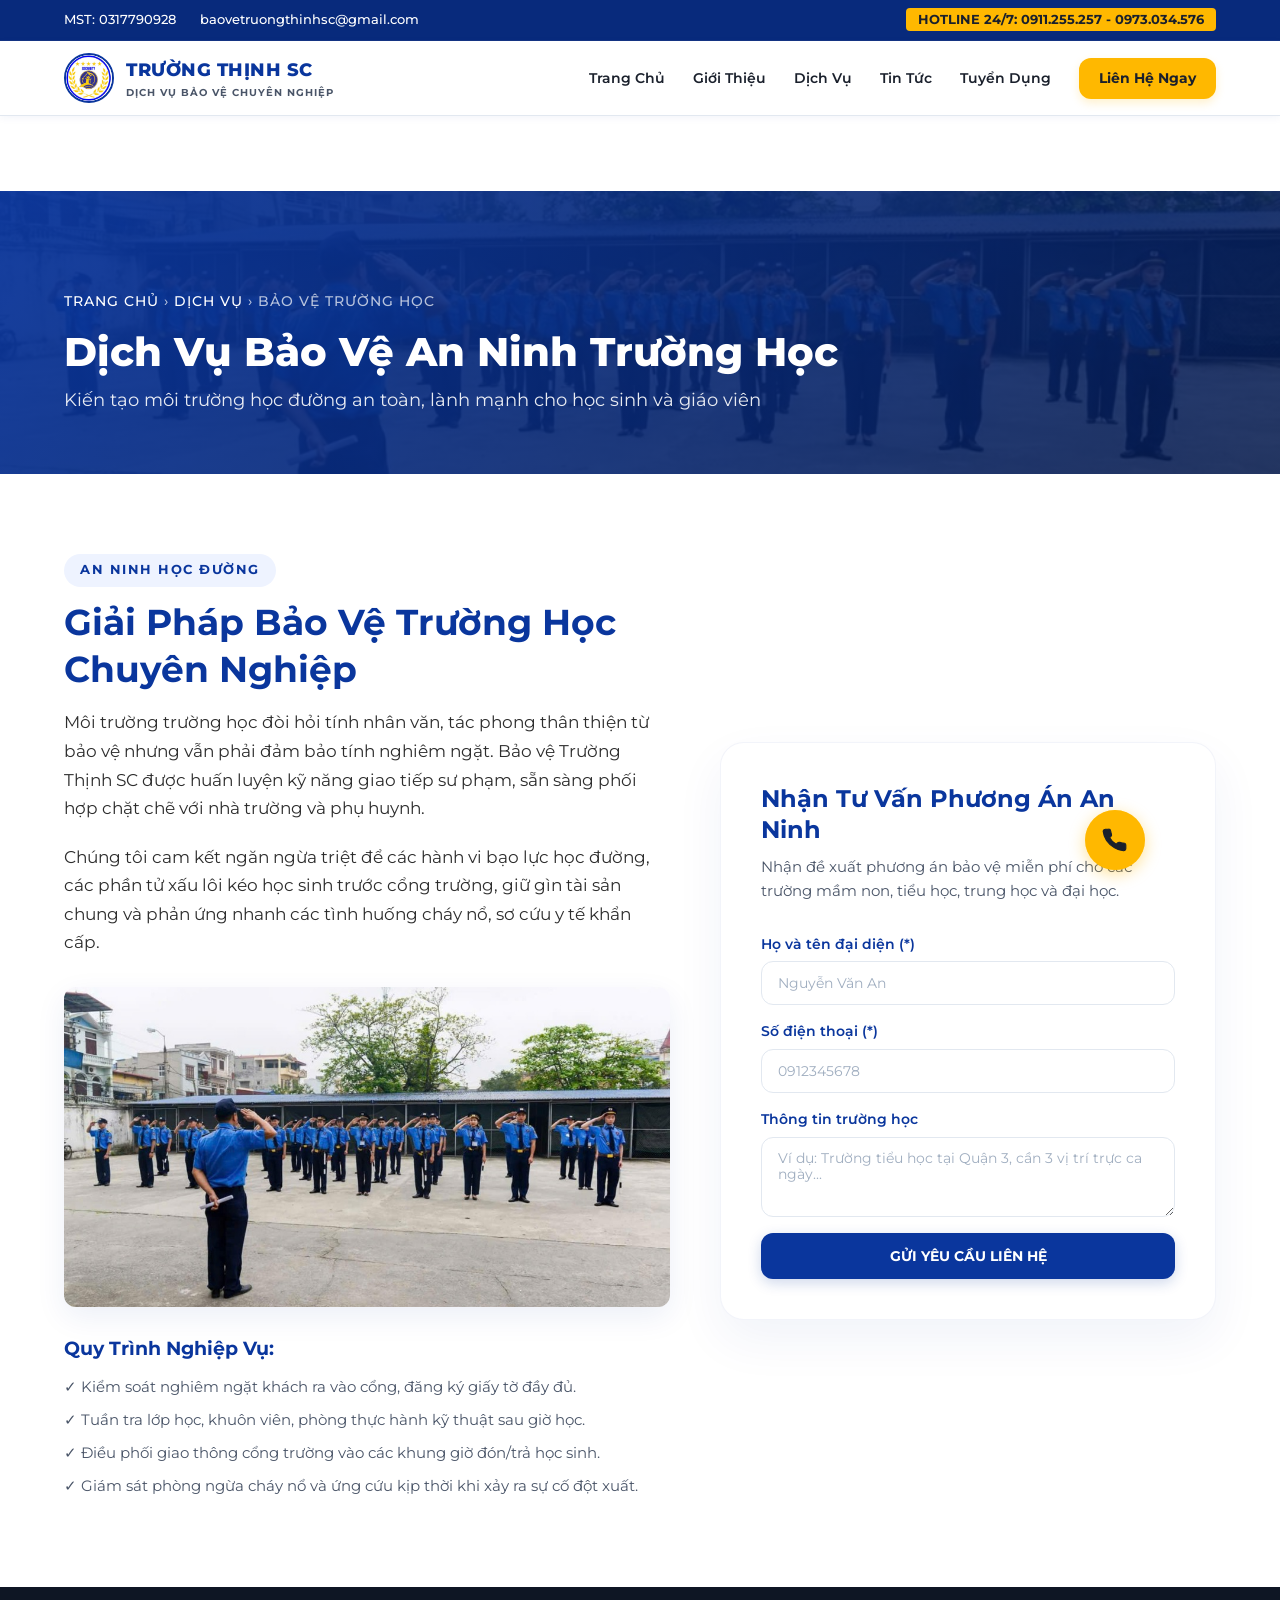
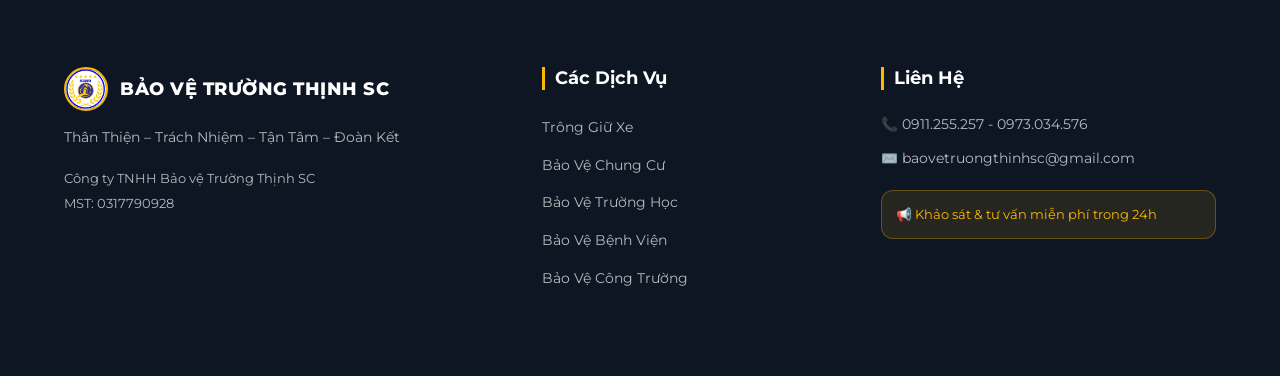
==== commit a1edcaa4: "Add security team photos to all detailed service subpages to build credibility" ====
--- a/dich-vu-bao-ve-an-ninh-truong-hoc.html
+++ b/dich-vu-bao-ve-an-ninh-truong-hoc.html
@@ -64,6 +64,10 @@
                     <p class="about-p">Môi trường trường học đòi hỏi tính nhân văn, tác phong thân thiện từ bảo vệ nhưng vẫn phải đảm bảo tính nghiêm ngặt. Bảo vệ Trường Thịnh SC được huấn luyện kỹ năng giao tiếp sư phạm, sẵn sàng phối hợp chặt chẽ với nhà trường và phụ huynh.</p>
                     <p class="about-p">Chúng tôi cam kết ngăn ngừa triệt để các hành vi bạo lực học đường, các phần tử xấu lôi kéo học sinh trước cổng trường, giữ gìn tài sản chung và phản ứng nhanh các tình huống cháy nổ, sơ cứu y tế khẩn cấp.</p>
                     
+                    <div style="margin: 30px 0; border-radius: var(--radius-md); overflow: hidden; box-shadow: var(--shadow-md);">
+                        <img src="assets/guards_courtyard.jpg" alt="Dịch vụ bảo vệ trường học chuyên nghiệp" style="width: 100%; height: 320px; object-fit: cover; display: block;">
+                    </div>
+                    
                     <h3 style="margin-top:25px;color:var(--color-primary);margin-bottom:15px;">Quy Trình Nghiệp Vụ:</h3>
                     <ul class="mv-list">
                         <li>✓ Kiểm soát nghiêm ngặt khách ra vào cổng, đăng ký giấy tờ đầy đủ.</li>
